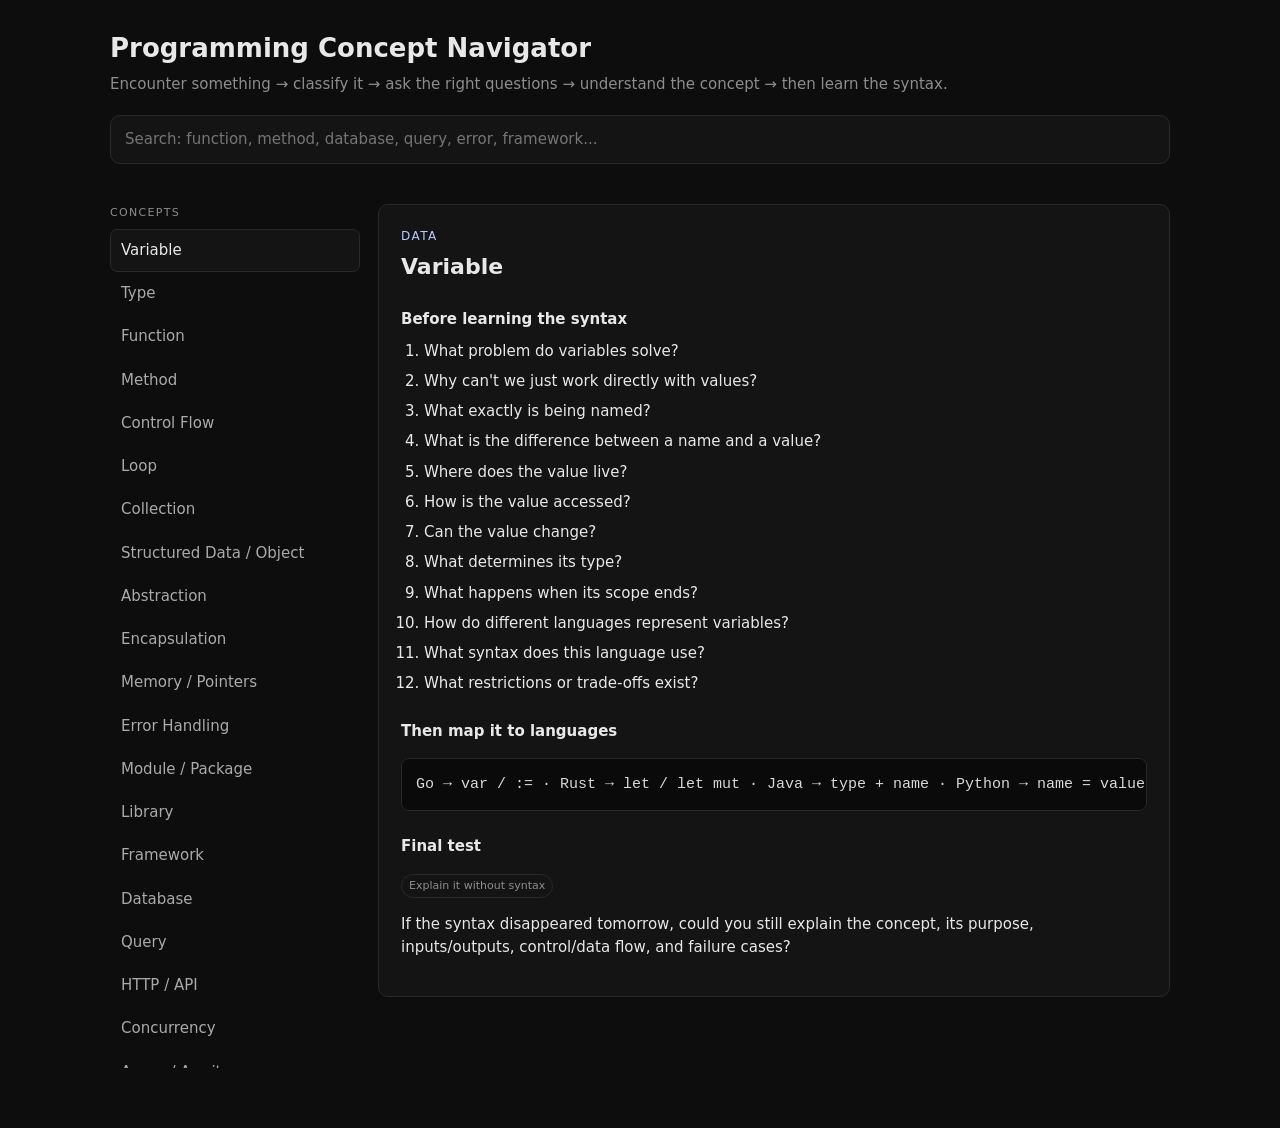
==== topics/programming-fundamentals/programming-fundamentals.html @ 0777bcb2 "curves" ====
<!doctype html>
<html lang="en">
	<head>
		<meta charset="utf-8" />
		<meta name="viewport" content="width=device-width,initial-scale=1" />
		<title>Programming Concept Navigator</title>
		<style>
			:root {
				--bg: #0d0d0d;
				--panel: #141414;
				--panel2: #191919;
				--border: #292929;
				--text: #e8e8e8;
				--muted: #8d8d8d;
				--accent: #b7c9ff;
				--accent2: #8ea8ff;
				--radius: 10px;
			}
			* {
				box-sizing: border-box;
			}
			body {
				margin: 0;
				background: var(--bg);
				color: var(--text);
				font:
					15px/1.55 system-ui,
					-apple-system,
					Segoe UI,
					sans-serif;
			}
			button,
			input {
				font: inherit;
			}
			.app {
				max-width: 1100px;
				margin: auto;
				padding: 28px 20px 60px;
			}
			header {
				margin-bottom: 22px;
			}
			h1 {
				font-size: 26px;
				margin: 0 0 5px;
			}
			.subtitle {
				color: var(--muted);
				margin: 0;
			}
			.search {
				width: 100%;
				background: var(--panel);
				border: 1px solid var(--border);
				color: var(--text);
				padding: 12px 14px;
				border-radius: var(--radius);
				outline: none;
				margin: 18px 0;
			}
			.search:focus {
				border-color: var(--accent2);
			}
			.layout {
				display: grid;
				grid-template-columns: 250px 1fr;
				gap: 18px;
			}
			nav {
				position: sticky;
				top: 18px;
				align-self: start;
				max-height: calc(100vh - 36px);
				overflow: auto;
			}
			.nav-title {
				font-size: 11px;
				color: var(--muted);
				text-transform: uppercase;
				letter-spacing: 0.12em;
				margin: 0 0 8px;
			}
			.nav button {
				width: 100%;
				text-align: left;
				background: none;
				border: 1px solid transparent;
				color: #aaa;
				padding: 9px 10px;
				border-radius: 7px;
				cursor: pointer;
			}
			.nav button:hover,
			.nav button.active {
				background: var(--panel);
				color: var(--text);
				border-color: var(--border);
			}
			main {
				min-width: 0;
			}
			.card {
				background: var(--panel);
				border: 1px solid var(--border);
				border-radius: var(--radius);
				padding: 22px;
			}
			.eyebrow {
				color: var(--accent);
				font-size: 12px;
				text-transform: uppercase;
				letter-spacing: 0.12em;
			}
			h2 {
				font-size: 22px;
				margin: 5px 0 20px;
			}
			h3 {
				font-size: 15px;
				margin: 24px 0 8px;
			}
			ol {
				padding-left: 23px;
				margin-top: 8px;
			}
			li {
				margin: 7px 0;
			}
			code {
				background: #202020;
				padding: 2px 5px;
				border-radius: 4px;
			}
			pre {
				background: #0a0a0a;
				border: 1px solid var(--border);
				padding: 14px;
				overflow: auto;
				border-radius: 8px;
				color: #d8d8d8;
			}
			.flow {
				display: grid;
				gap: 8px;
				margin: 15px 0;
			}
			.step {
				background: var(--panel2);
				border: 1px solid var(--border);
				padding: 12px;
				border-radius: 8px;
			}
			.step strong {
				display: block;
				margin-bottom: 2px;
			}
			.arrow {
				text-align: center;
				color: var(--muted);
			}
			.badge {
				display: inline-block;
				border: 1px solid var(--border);
				color: var(--muted);
				padding: 2px 7px;
				border-radius: 99px;
				font-size: 11px;
			}
			.empty {
				padding: 50px;
				text-align: center;
				color: var(--muted);
				display: none;
			}
			@media (max-width: 760px) {
				.layout {
					grid-template-columns: 1fr;
				}
				.nav {
					position: static;
				}
				.nav button {
					display: inline-block;
					width: auto;
				}
				.card {
					padding: 17px;
				}
			}
		</style>
	</head>
	<body>
		<div class="app">
			<header>
				<h1>Programming Concept Navigator</h1>
				<p class="subtitle">
					Encounter something → classify it → ask the right questions →
					understand the concept → then learn the syntax.
				</p>
				<input
					id="search"
					class="search"
					placeholder="Search: function, method, database, query, error, framework..."
				/>
			</header>

			<div class="layout">
				<nav class="nav" id="nav">
					<div class="nav-title">Concepts</div>
				</nav>

				<main>
					<div id="content"></div>
					<div id="empty" class="empty">No matching concept.</div>
				</main>
			</div>
		</div>

		<script>
			const concepts = [
				[
					"Variable",
					"Data",
					[
						"What problem do variables solve?",
						"Why can't we just work directly with values?",
						"What exactly is being named?",
						"What is the difference between a name and a value?",
						"Where does the value live?",
						"How is the value accessed?",
						"Can the value change?",
						"What determines its type?",
						"What happens when its scope ends?",
						"How do different languages represent variables?",
						"What syntax does this language use?",
						"What restrictions or trade-offs exist?",
					],
				],
				[
					"Type",
					"Data",
					[
						"What problem do types solve?",
						"Why does the program need to know the kind of a value?",
						"What does a type actually describe?",
						"What values can this type represent?",
						"What operations are allowed?",
						"What operations are invalid?",
						"When is the type checked?",
						"Can the type change during execution?",
						"Who defines the type?",
						"How do different languages implement types?",
						"What syntax represents the type?",
						"What are the trade-offs of this type system?",
					],
				],
				[
					"Function",
					"Behavior",
					[
						"What problem do functions solve?",
						"Why separate behavior into functions?",
						"What is a function conceptually?",
						"What are its inputs?",
						"What processing does it perform?",
						"What does it return?",
						"Who calls it?",
						"What happens when it is called?",
						"What happens when it finishes?",
						"What happens if it fails?",
						"How do different languages define functions?",
						"What syntax does this language use?",
						"What are the limitations or trade-offs?",
					],
				],
				[
					"Method",
					"Behavior",
					[
						"What problem does a method solve?",
						"How is a method different from a function?",
						"What object or type is the method associated with?",
						"What is the receiver or owner?",
						"What data can the method access?",
						"Who can call it?",
						"How does the call reach the method?",
						"Does it modify the object's state?",
						"What does it return?",
						"How do different languages implement methods?",
						"What syntax does this language use?",
						"What design trade-offs exist?",
					],
				],
				[
					"Control Flow",
					"Control",
					[
						"What problem does control flow solve?",
						"Why can't a program simply execute everything sequentially?",
						"What determines the next statement?",
						"What decisions can the program make?",
						"What can repeat?",
						"What can terminate early?",
						"Where can execution branch?",
						"Where does execution rejoin?",
						"What happens in every possible branch?",
						"What happens if a condition is unexpected?",
						"How do languages represent branching and repetition?",
						"What syntax does this language use?",
						"What are the readability and complexity trade-offs?",
					],
				],
				[
					"Loop",
					"Control",
					[
						"What problem does repetition solve?",
						"Why is repeating code manually a problem?",
						"What determines whether another iteration happens?",
						"What is the initial state?",
						"What changes after each iteration?",
						"What is the termination condition?",
						"Can it execute zero times?",
						"Can it execute forever?",
						"What happens to state between iterations?",
						"How does the program exit the loop?",
						"How do languages implement loops?",
						"What syntax does this language use?",
						"What are the performance and readability trade-offs?",
					],
				],
				[
					"Collection",
					"Data",
					[
						"What problem does a collection solve?",
						"Why store multiple values together?",
						"Is the data ordered?",
						"How is an element identified?",
						"How is an element accessed?",
						"Can elements be added or removed?",
						"Can duplicate values exist?",
						"How is the collection traversed?",
						"What happens when accessing missing data?",
						"What are the memory and performance characteristics?",
						"What collection types does the language provide?",
						"What syntax does this language use?",
						"When should each collection type be used?",
					],
				],
				[
					"Structured Data / Object",
					"Data",
					[
						"What problem does structured data solve?",
						"Why group multiple values together?",
						"What does one instance represent?",
						"What fields or properties does it contain?",
						"What types do those fields have?",
						"Who creates an instance?",
						"Who can access or modify its fields?",
						"How does it behave?",
						"Can it contain methods?",
						"What happens when data is missing or invalid?",
						"How do languages model structured data?",
						"What syntax does this language use?",
						"What are the design trade-offs?",
					],
				],
				[
					"Abstraction",
					"Design",
					[
						"What complexity are we trying to hide?",
						"Why should that complexity be hidden?",
						"What does the caller actually need to know?",
						"What implementation details can remain hidden?",
						"What interface or boundary is exposed?",
						"What behavior does the abstraction promise?",
						"Who defines the abstraction?",
						"Who consumes it?",
						"What happens when the implementation changes?",
						"How do languages implement abstraction?",
						"What mechanisms does this language use?",
						"What are the costs of abstraction?",
					],
				],
				[
					"Encapsulation",
					"Design",
					[
						"What state needs protection?",
						"Why shouldn't everything be directly accessible?",
						"Who should be allowed to access the state?",
						"Who should be allowed to modify it?",
						"What operations are exposed?",
						"What implementation details are hidden?",
						"Where is the access boundary?",
						"What happens when invalid state is attempted?",
						"How do languages control visibility?",
						"What syntax does this language use?",
						"What are the trade-offs?",
					],
				],
				[
					"Memory / Pointers",
					"Memory",
					[
						"Why does a program need memory?",
						"What is a value?",
						"Where is the value stored?",
						"What is an address?",
						"What is a reference to a value?",
						"Who allocates the memory?",
						"Who owns it?",
						"How long does it live?",
						"Who releases it?",
						"What happens if memory is accessed incorrectly?",
						"How do different languages manage memory?",
						"What syntax represents memory or reference concepts?",
						"What are the safety and performance trade-offs?",
					],
				],
				[
					"Error Handling",
					"Reliability",
					[
						"What problem does failure create?",
						"Why can this operation fail?",
						"What exactly counts as an error?",
						"How is failure represented?",
						"Who detects the failure?",
						"How does the failure travel?",
						"Who decides what to do?",
						"Can the operation recover?",
						"Can it be retried?",
						"What happens if nobody handles it?",
						"How do different languages implement failure?",
						"What syntax does this language use?",
						"What are the trade-offs?",
					],
				],
				[
					"Module / Package",
					"Organization",
					[
						"What problem does this solve?",
						"Why can't all code live in one file?",
						"What code belongs together?",
						"What does this module own?",
						"What does it expose?",
						"What does it hide?",
						"Who can import or use it?",
						"How are dependencies connected?",
						"What happens if modules depend on each other?",
						"How does the language resolve or import them?",
						"What syntax does this language use?",
						"What architectural trade-offs exist?",
					],
				],
				[
					"Library",
					"Ecosystem",
					[
						"What problem does this library solve?",
						"Why use it instead of writing the functionality myself?",
						"What functionality does it provide?",
						"What does it expose?",
						"What does it hide internally?",
						"How do I install it?",
						"How do I import or use it?",
						"What dependencies does it have?",
						"Who maintains it?",
						"What happens if the library changes or breaks?",
						"How does the language ecosystem manage libraries?",
						"What is the usage syntax?",
						"What are the dependency, security, and maintenance trade-offs?",
					],
				],
				[
					"Framework",
					"Ecosystem",
					[
						"What problem does this framework solve?",
						"Why isn't a library enough?",
						"What does the framework control?",
						"What does my application control?",
						"Who calls whom?",
						"What lifecycle does it provide?",
						"What conventions does it impose?",
						"How do I extend or customize it?",
						"What happens when I need something outside its conventions?",
						"What does the framework provide versus what I build?",
						"How does this language implement framework behavior?",
						"What syntax or configuration does it require?",
						"What are the lock-in and complexity trade-offs?",
					],
				],
				[
					"Database",
					"Persistence",
					[
						"What problem does a database solve?",
						"Why isn't normal program memory enough?",
						"Why isn't a file enough?",
						"What data needs to persist?",
						"How is the data organized?",
						"How is data identified?",
						"How is data retrieved?",
						"How is data changed?",
						"How is consistency maintained?",
						"What happens when multiple users access it?",
						"What happens when something fails halfway?",
						"How does this database model data?",
						"How do different databases approach the same problem?",
						"What are the performance, consistency, and scaling trade-offs?",
					],
				],
				[
					"Query",
					"Persistence",
					[
						"What information am I asking for?",
						"From where?",
						"What data should be included?",
						"What data should be excluded?",
						"How should results be filtered?",
						"How should results be ordered?",
						"How should multiple data sources be combined?",
						"How should the result be grouped?",
						"What does the database actually execute?",
						"What indexes can help?",
						"What happens if the query is expensive?",
						"How does another database express the same request?",
						"What syntax does this database use?",
						"What are the correctness and performance trade-offs?",
					],
				],
				[
					"HTTP / API",
					"Communication",
					[
						"What problem does communication between programs create?",
						"Who is the client?",
						"Who is the server?",
						"What resource or action is being requested?",
						"What does the request contain?",
						"How does the server process it?",
						"What does the server return?",
						"How is success represented?",
						"How is failure represented?",
						"What happens if the network fails?",
						"How is authentication handled?",
						"How do different languages and frameworks implement HTTP?",
						"What syntax or API does this framework provide?",
						"What are the security and performance trade-offs?",
					],
				],
				[
					"Concurrency",
					"Execution",
					[
						"What problem does concurrency solve?",
						"What is the difference between concurrency and parallelism?",
						"Which tasks can make progress independently?",
						"What data do they share?",
						"What happens when they access shared data?",
						"How do they communicate?",
						"How are they synchronized?",
						"What can race?",
						"What can deadlock?",
						"How does cancellation work?",
						"How do different languages implement concurrency?",
						"What syntax or primitives does this language use?",
						"What are the performance and complexity trade-offs?",
					],
				],
				[
					"Async / Await",
					"Execution",
					[
						"What problem does asynchronous programming solve?",
						"Which operations are slow or waiting-bound?",
						"What happens while the program waits?",
						"How is completion represented?",
						"How does execution resume?",
						"What does an async function return?",
						"What happens when the async operation fails?",
						"Can operations run concurrently?",
						"How is cancellation handled?",
						"How do different languages implement asynchronous execution?",
						"What runtime mechanism is underneath?",
						"What syntax does this language use?",
						"What are the trade-offs?",
					],
				],
				[
					"Generics",
					"Types",
					[
						"What problem do generics solve?",
						"What part of the code stays the same?",
						"What part changes by type?",
						"Why not duplicate the code for every type?",
						"What type constraints are possible?",
						"When is type correctness checked?",
						"How is generic code instantiated or represented?",
						"What happens with invalid type arguments?",
						"How do different languages implement generics?",
						"What syntax does this language use?",
						"How does it affect runtime performance?",
						"What are the readability and complexity trade-offs?",
					],
				],
				[
					"Interface / Trait",
					"Design",
					[
						"What problem does an interface or trait solve?",
						"What behavior is being described?",
						"What must an implementation provide?",
						"Who defines the contract?",
						"Who consumes the contract?",
						"Does the caller care about the concrete type?",
						"How is compatibility determined?",
						"Can behavior have a default implementation?",
						"What happens when a required behavior is missing?",
						"How do different languages implement this idea?",
						"What syntax does this language use?",
						"What are the flexibility and complexity trade-offs?",
					],
				],
			];

			const codeQuestions = [
				"What is this block trying to accomplish?",
				"What enters this block?",
				"What leaves this block?",
				"What state or data does it read?",
				"What state or data does it change?",
				"What are the steps executed?",
				"In what order do they execute?",
				"Where can execution branch?",
				"What are all possible outcomes?",
				"What happens in the success/normal case?",
				"What happens in the failure/abnormal case?",
				"Who handles the failure?",
				"What assumptions does this code make?",
				"What dependencies does it use?",
				"What happens outside this block?",
				"Why was this implementation chosen?",
				"How would another language express the same logic?",
				"What part is language syntax?",
				"What part is the actual programming concept?",
				"Can I explain it without looking at the code?",
			];

			const langMap = {
				Variable:
					"Go → var / := · Rust → let / let mut · Java → type + name · Python → name = value · JS/TS → let / const",
				Function:
					"Go → func · Rust → fn · Java → method · Python → def · JS/TS → function / arrow function",
				Method:
					"Go → receiver methods · Rust → impl · Java → methods · Python → class methods · JS/TS → object/class methods",
				"Error Handling":
					"Go → error values · Rust → Result<T,E> · Java → exceptions · Python → exceptions · JS/TS → throw / try-catch · C → return codes / errno",
				"Module / Package":
					"Go → packages · Rust → modules/crates · Java → packages/modules · Python → modules/packages · JS/TS → import/export",
				Library:
					"Package managers and module systems connect reusable code to an application.",
				Framework:
					"Frameworks typically own more of the application lifecycle than libraries do.",
				Database:
					"PostgreSQL/MySQL → relational · MongoDB → document · Redis → in-memory data store",
				Query:
					"SQL → SELECT/INSERT/UPDATE/DELETE · MongoDB → document operations · Redis → commands",
				"HTTP / API":
					"HTTP request/response · REST · RPC · framework-specific routing/handlers",
				Generics:
					"Go → type parameters · Rust → generics + trait bounds · Java → generics · C++ → templates · TypeScript → generics",
				"Interface / Trait":
					"Go → interface · Rust → trait · Java → interface · Python → Protocol/ABC · TypeScript → interface",
			};

			function renderNav(filter = "") {
				const nav = document.getElementById("nav");
				nav.innerHTML = '<div class="nav-title">Concepts</div>';
				concepts
					.filter(
						(c) =>
							c[0].toLowerCase().includes(filter.toLowerCase()) ||
							c[1].toLowerCase().includes(filter.toLowerCase()),
					)
					.forEach((c, i) => {
						const b = document.createElement("button");
						b.textContent = c[0];
						b.dataset.i = i;
						b.onclick = () => showConcept(i);
						nav.appendChild(b);
					});
				const cb = document.createElement("button");
				cb.textContent = "Code Block →";
				cb.dataset.code = "1";
				cb.onclick = showCode;
				nav.appendChild(cb);
			}
			function showConcept(i) {
				const [name, cat, qs] = concepts[i];
				document.getElementById("empty").style.display = "none";
				const content = document.getElementById("content");
				content.innerHTML = `
    <section class="card">
      <div class="eyebrow">${cat}</div>
      <h2>${name}</h2>
      <h3>Before learning the syntax</h3>
      <ol>${qs.map((q) => `<li>${q}</li>`).join("")}</ol>
      ${langMap[name] ? `<h3>Then map it to languages</h3><pre>${langMap[name]}</pre>` : ""}
      <h3>Final test</h3>
      <p><span class="badge">Explain it without syntax</span></p>
      <p>If the syntax disappeared tomorrow, could you still explain the concept, its purpose, inputs/outputs, control/data flow, and failure cases?</p>
    </section>`;
				setActive(i, false);
			}
			function showCode() {
				document.getElementById("empty").style.display = "none";
				document.getElementById("content").innerHTML = `
  <section class="card">
    <div class="eyebrow">Implementation</div>
    <h2>Code Block</h2>
    <p>Use this after you have identified what the code is about. Do not start by explaining every symbol.</p>
    <ol>${codeQuestions.map((q) => `<li>${q}</li>`).join("")}</ol>
    <h3>Separate these three layers</h3>
    <div class="flow">
      <div class="step"><strong>Syntax</strong> What does the language notation mean?</div>
      <div class="arrow">↓</div>
      <div class="step"><strong>Concept</strong> What general programming idea is being implemented?</div>
      <div class="arrow">↓</div>
      <div class="step"><strong>Behavior</strong> What actually happens at runtime?</div>
    </div>
    <h3>Final test</h3>
    <p>Explain the block in plain language, trace one concrete input through it, then recreate the logic without looking at the original.</p>
  </section>`;
				setActive(-1, true);
			}
			function setActive(i, isCode) {
				document.querySelectorAll(".nav button").forEach((b, n) => {
					b.classList.toggle(
						"active",
						isCode ? b.dataset.code === "1" : Number(b.dataset.i) === i,
					);
				});
			}
			document
				.getElementById("search")
				.addEventListener("input", (e) => renderNav(e.target.value));
			renderNav();
			showConcept(0);
		</script>
	</body>
</html>
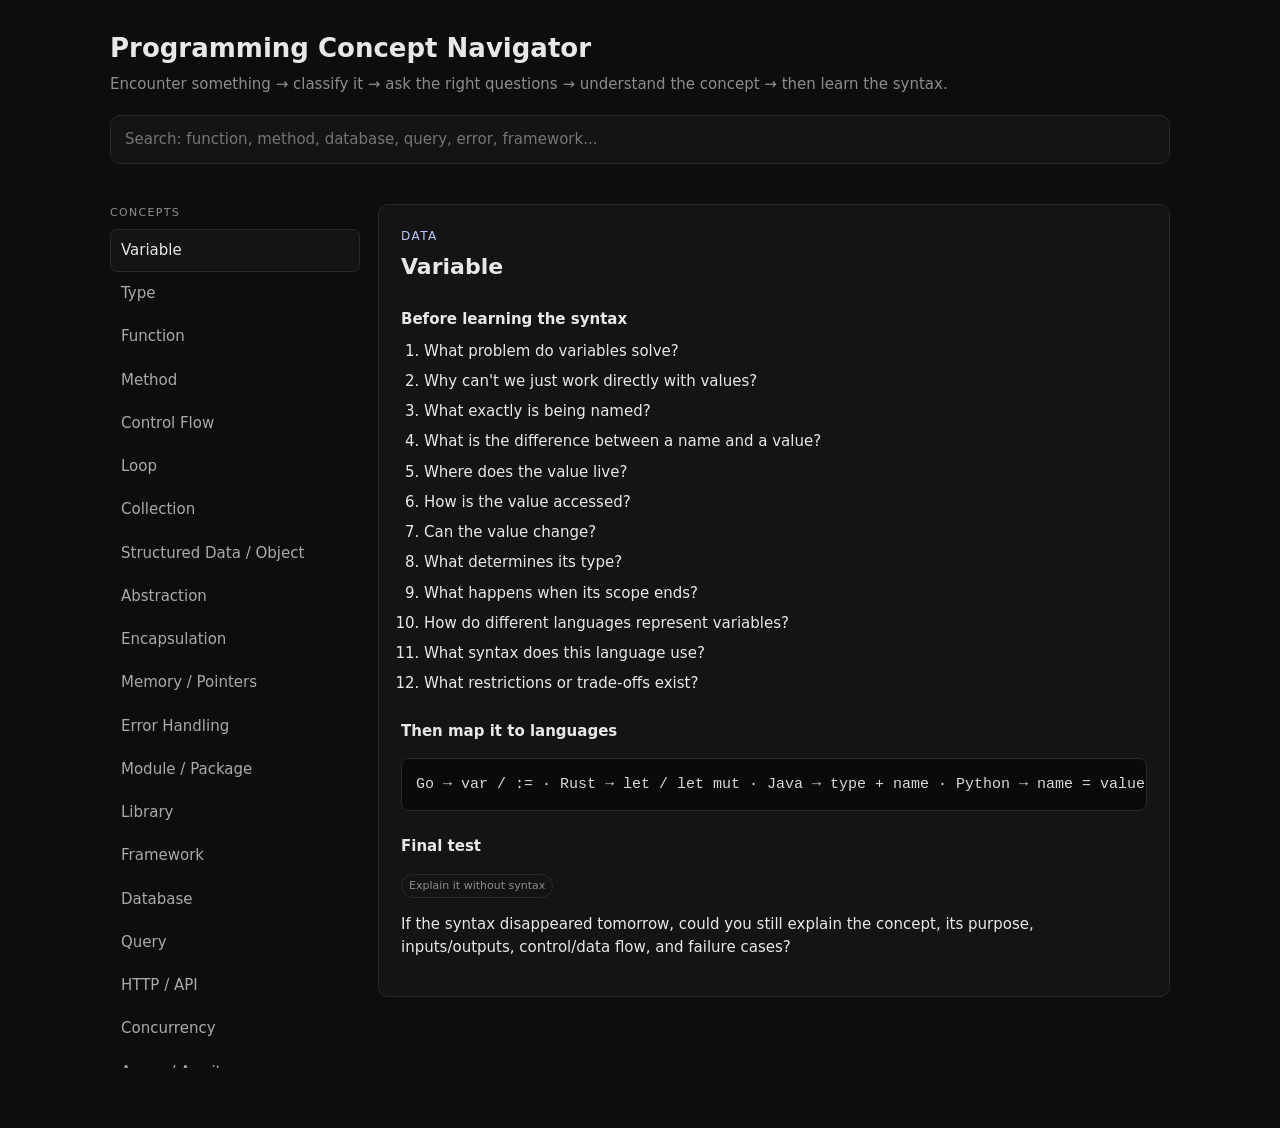
==== commit 073a267d: "Add programming fundamentals topic and styles" ====
--- a/topics/programming-fundamentals/programming-fundamentals.html
+++ b/topics/programming-fundamentals/programming-fundamentals.html
@@ -18,6 +18,27 @@
 			}
 			* {
 				box-sizing: border-box;
+			}
+			html {
+				scrollbar-width: thin;
+				scrollbar-color: #333 transparent;
+			}
+
+			::-webkit-scrollbar {
+				width: 6px;
+			}
+
+			::-webkit-scrollbar-track {
+				background: transparent;
+			}
+
+			::-webkit-scrollbar-thumb {
+				background: #333;
+				border-radius: 0;
+			}
+
+			::-webkit-scrollbar-thumb:hover {
+				background: #444;
 			}
 			body {
 				margin: 0;
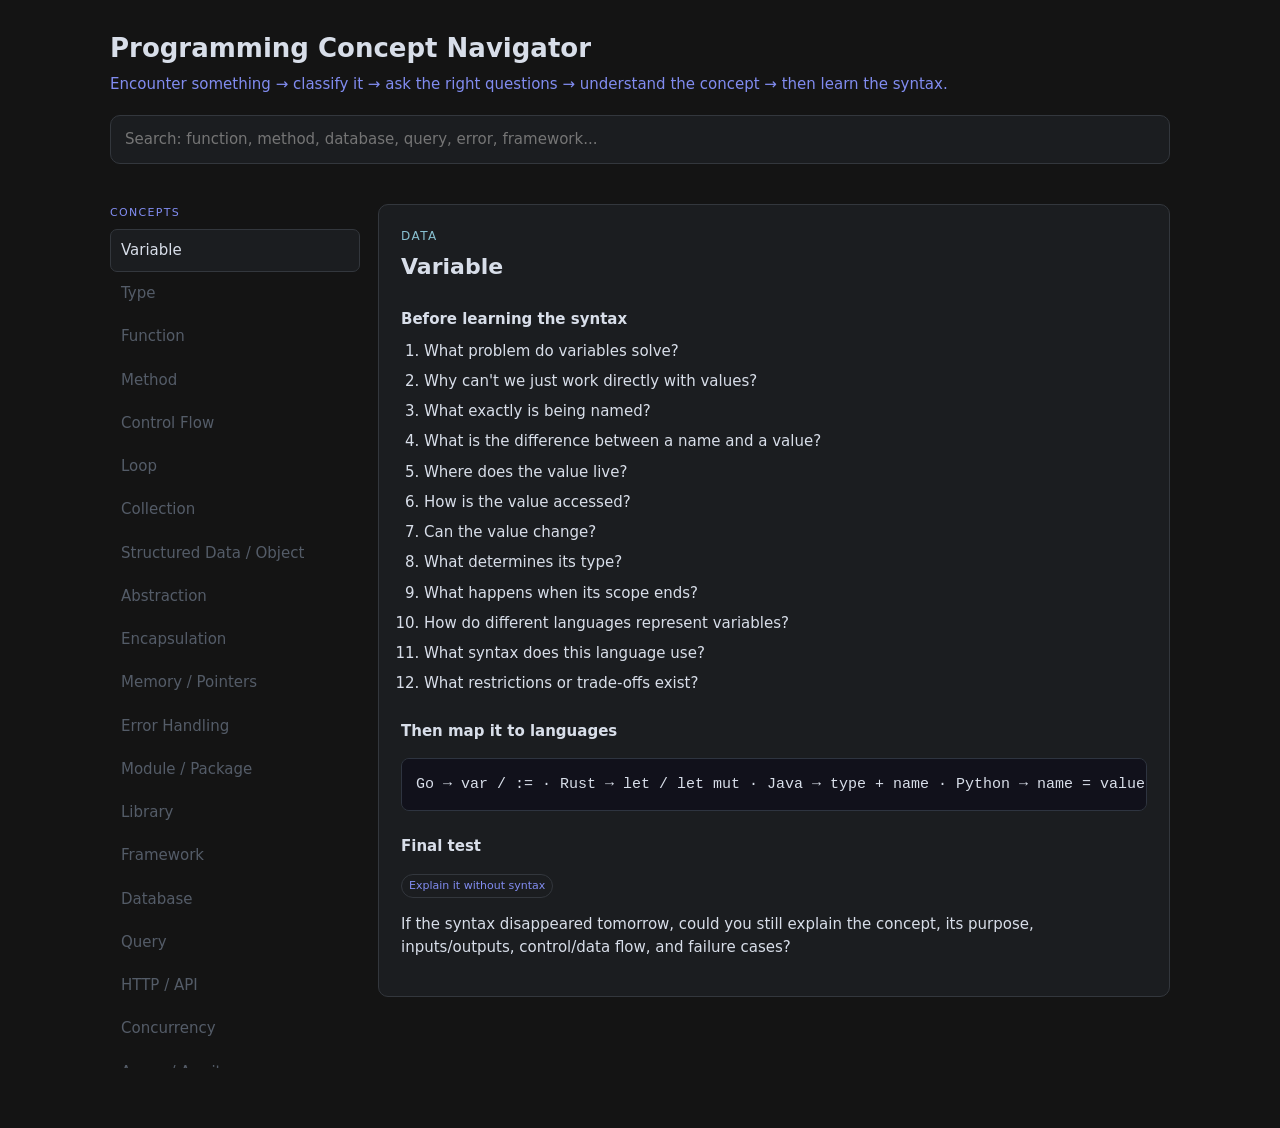
==== commit 87da1513: "Add 3-theme token system: nord, misty, onedark — single data-theme attribute controls all colors acr" ====
--- a/topics/programming-fundamentals/programming-fundamentals.html
+++ b/topics/programming-fundamentals/programming-fundamentals.html
@@ -6,22 +6,65 @@
 		<title>Programming Concept Navigator</title>
 		<style>
 			:root {
-				--bg: #0d0d0d;
-				--panel: #141414;
-				--panel2: #191919;
-				--border: #292929;
-				--text: #e8e8e8;
-				--muted: #8d8d8d;
-				--accent: #b7c9ff;
-				--accent2: #8ea8ff;
 				--radius: 10px;
+			}
+			[data-theme="nord"] {
+				--bg: #141414;
+				--panel: #1b1d20;
+				--panel2: #212428;
+				--border: #33373d;
+				--border-soft: #2a2d32;
+				--text: #d8dee9;
+				--muted: #818cf0;
+				--faint: #545c68;
+				--accent: #88c0d0;
+				--accent2: #5e81ac;
+				--accent-soft: #2e4854;
+				--hover-bg: #252830;
+				--code-bg: #11111b;
+				--code-border: #2e3440;
+				--code-text: #d8dee9;
+			}
+			[data-theme="misty"] {
+				--bg: #eef2f7;
+				--panel: #ffffff;
+				--panel2: #f7f9fc;
+				--border: #d3dce8;
+				--border-soft: #e3e9f2;
+				--text: #1f2a37;
+				--muted: #4a6fa5;
+				--faint: #7a8aa0;
+				--accent: #3b6cb7;
+				--accent2: #6a8fc9;
+				--accent-soft: #dce6f5;
+				--hover-bg: #f0f4fa;
+				--code-bg: #e9eef5;
+				--code-border: #cdd8e8;
+				--code-text: #1f2a37;
+			}
+			[data-theme="onedark"] {
+				--bg: #1e1e2e;
+				--panel: #252536;
+				--panel2: #2a2a3d;
+				--border: #363650;
+				--border-soft: #2e2e44;
+				--text: #cdd6f4;
+				--muted: #a6adc8;
+				--faint: #6c7086;
+				--accent: #89b4fa;
+				--accent2: #b4befe;
+				--accent-soft: #313244;
+				--hover-bg: #2a2a3d;
+				--code-bg: #181825;
+				--code-border: #313244;
+				--code-text: #cdd6f4;
 			}
 			* {
 				box-sizing: border-box;
 			}
 			html {
 				scrollbar-width: thin;
-				scrollbar-color: #333 transparent;
+				scrollbar-color: var(--border) transparent;
 			}
 
 			::-webkit-scrollbar {
@@ -33,12 +76,12 @@
 			}
 
 			::-webkit-scrollbar-thumb {
-				background: #333;
+				background: var(--border);
 				border-radius: 0;
 			}
 
 			::-webkit-scrollbar-thumb:hover {
-				background: #444;
+				background: var(--faint);
 			}
 			body {
 				margin: 0;
@@ -107,7 +150,7 @@
 				text-align: left;
 				background: none;
 				border: 1px solid transparent;
-				color: #aaa;
+				color: var(--faint);
 				padding: 9px 10px;
 				border-radius: 7px;
 				cursor: pointer;
@@ -149,17 +192,17 @@
 				margin: 7px 0;
 			}
 			code {
-				background: #202020;
+				background: var(--code-bg);
 				padding: 2px 5px;
 				border-radius: 4px;
 			}
 			pre {
-				background: #0a0a0a;
-				border: 1px solid var(--border);
+				background: var(--code-bg);
+				border: 1px solid var(--code-border);
 				padding: 14px;
 				overflow: auto;
 				border-radius: 8px;
-				color: #d8d8d8;
+				color: var(--code-text);
 			}
 			.flow {
 				display: grid;
@@ -210,9 +253,11 @@
 				}
 			}
 		</style>
+		<link rel="stylesheet" href="../../themes.css" />
 	</head>
 	<body>
-		<div class="app">
+		<div id="theme-switcher"></div>
+	<div class="app">
 			<header>
 				<h1>Programming Concept Navigator</h1>
 				<p class="subtitle">
@@ -238,7 +283,8 @@
 			</div>
 		</div>
 
-		<script>
+			<script src="../../theme.js"></script>
+	<script>
 			const concepts = [
 				[
 					"Variable",
@@ -777,6 +823,7 @@
 				.addEventListener("input", (e) => renderNav(e.target.value));
 			renderNav();
 			showConcept(0);
-		</script>
+			initTheme();
+			</script>
 	</body>
 </html>
--- a/themes.css
+++ b/themes.css
@@ -0,0 +1,93 @@
+/* ============================================================
+   Theme tokens — set on <html data-theme="...">
+   Themes: nord | misty | onedark
+   ============================================================ */
+
+/* ---------- Shared primitives (same across all themes) ---------- */
+:root,
+[data-theme] {
+  --radius-sm: 6px;
+  --radius-md: 10px;
+  --radius-lg: 12px;
+  --font-sans: system-ui, -apple-system, "Segoe UI", Roboto, sans-serif;
+}
+
+/* ============================================================
+   nord
+   ============================================================ */
+[data-theme="nord"] {
+  /* background surface hierarchy */
+  --bg:          #141414;   /* page background        */
+  --panel:       #1b1d20;   /* cards / input surfaces */
+  --panel-2:     #212428;   /* nested panels          */
+  --border:      #33373d;   /* borders / dividers     */
+  --border-soft: #2a2d32;
+
+  /* text */
+  --text:        #d8dee9;
+  --muted:       #818cf0;   /* muted label / eyebrow  */
+  --faint:       #545c68;
+
+  /* accent */
+  --accent:      #88c0d0;   /* primary accent         */
+  --accent-2:    #5e81ac;   /* secondary / focus      */
+  --accent-soft: #2e4854;
+
+  /* surface tint for hover */
+  --hover-bg:    #252830;
+
+  /* code blocks */
+  --code-bg:     #11111b;
+  --code-border: #2e3440;
+  --code-text:   #d8dee9;
+}
+
+/* ============================================================
+   misty
+   ============================================================ */
+[data-theme="misty"] {
+  --bg:          #eef2f7;
+  --panel:       #ffffff;
+  --panel-2:     #f7f9fc;
+  --border:      #d3dce8;
+  --border-soft: #e3e9f2;
+
+  --text:        #1f2a37;
+  --muted:       #4a6fa5;
+  --faint:       #7a8aa0;
+
+  --accent:      #3b6cb7;
+  --accent-2:    #6a8fc9;
+  --accent-soft: #dce6f5;
+
+  --hover-bg:    #f0f4fa;
+
+  --code-bg:     #e9eef5;
+  --code-border: #cdd8e8;
+  --code-text:   #1f2a37;
+}
+
+/* ============================================================
+   onedark
+   ============================================================ */
+[data-theme="onedark"] {
+  --bg:          #1e1e2e;
+  --panel:       #252536;
+  --panel-2:     #2a2a3d;
+  --border:      #363650;
+  --border-soft: #2e2e44;
+
+  --text:        #cdd6f4;
+  --muted:       #a6adc8;
+  --faint:       #6c7086;
+
+  --accent:      #89b4fa;
+  --accent-2:    #b4befe;
+  --accent-soft: #313244;
+
+  --hover-bg:    #2a2a3d;
+
+  --code-bg:     #181825;
+  --code-border: #313244;
+  --code-text:   #cdd6f4;
+}
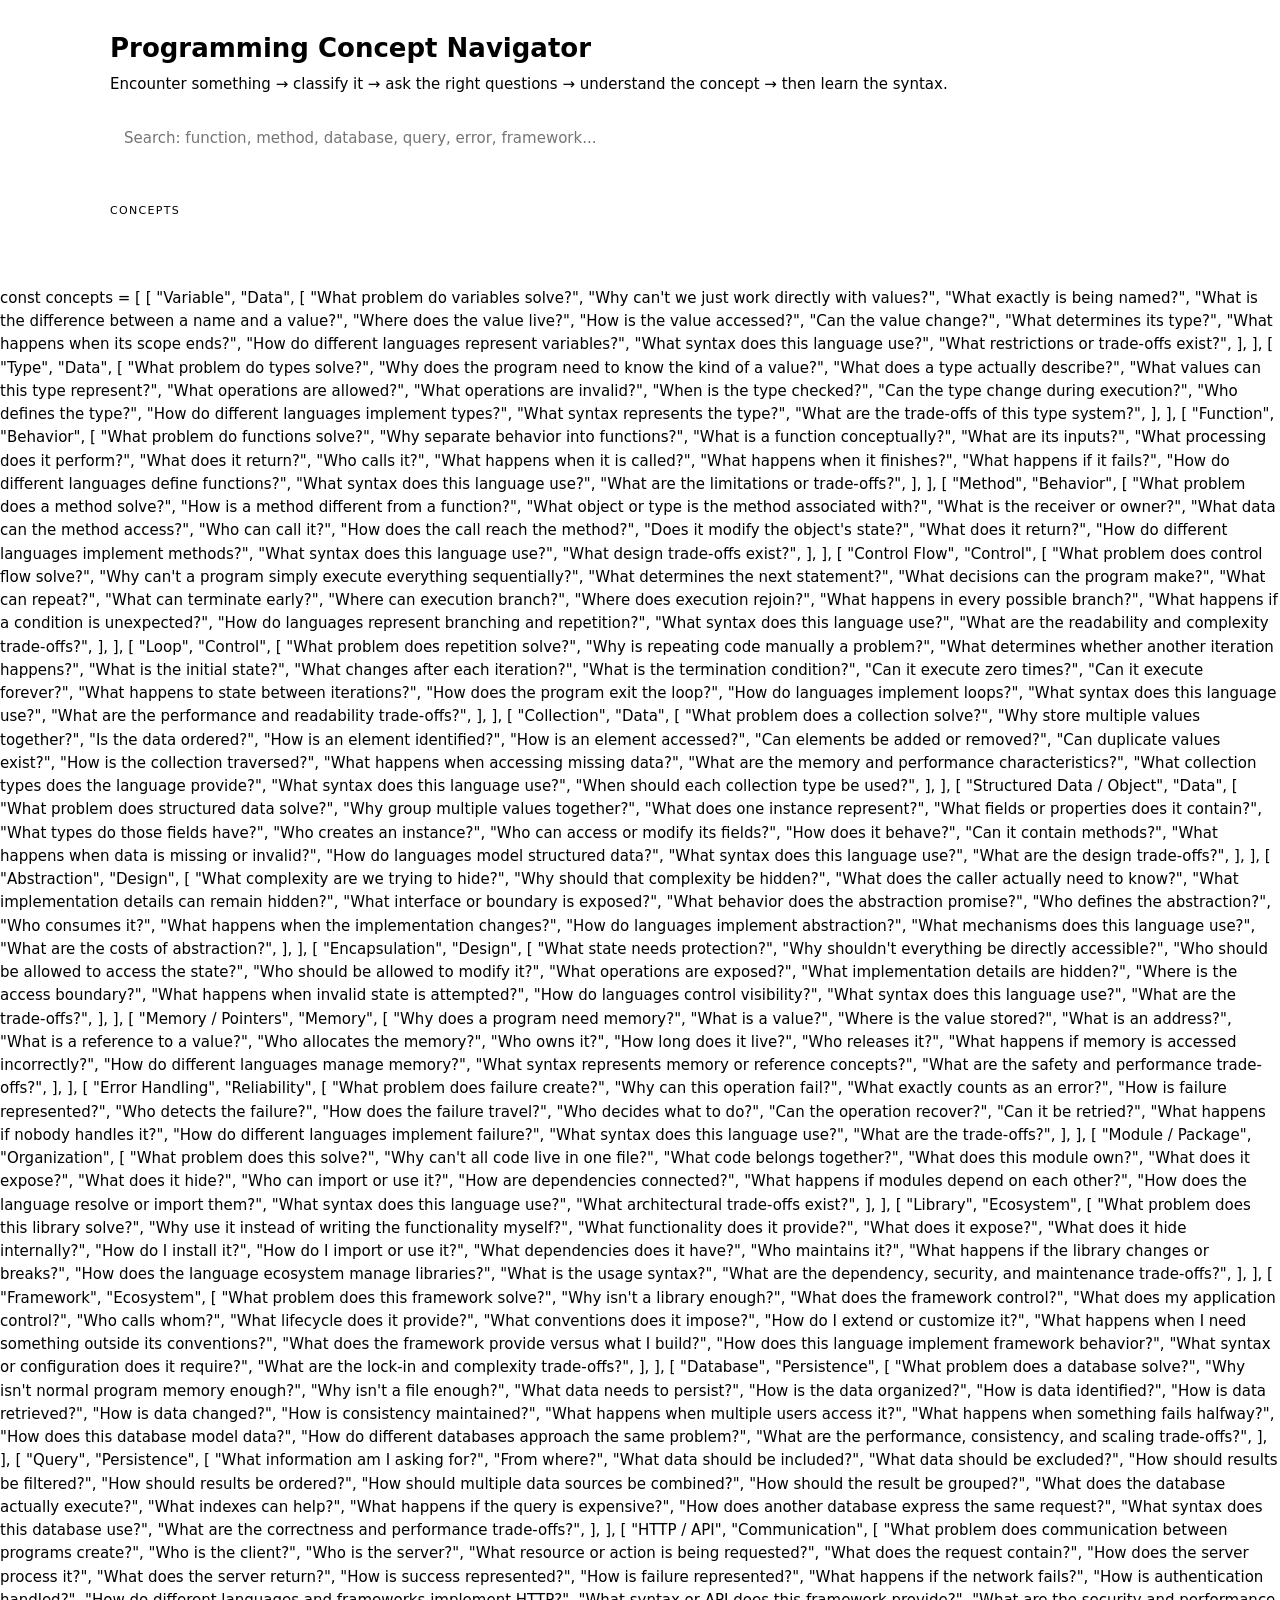
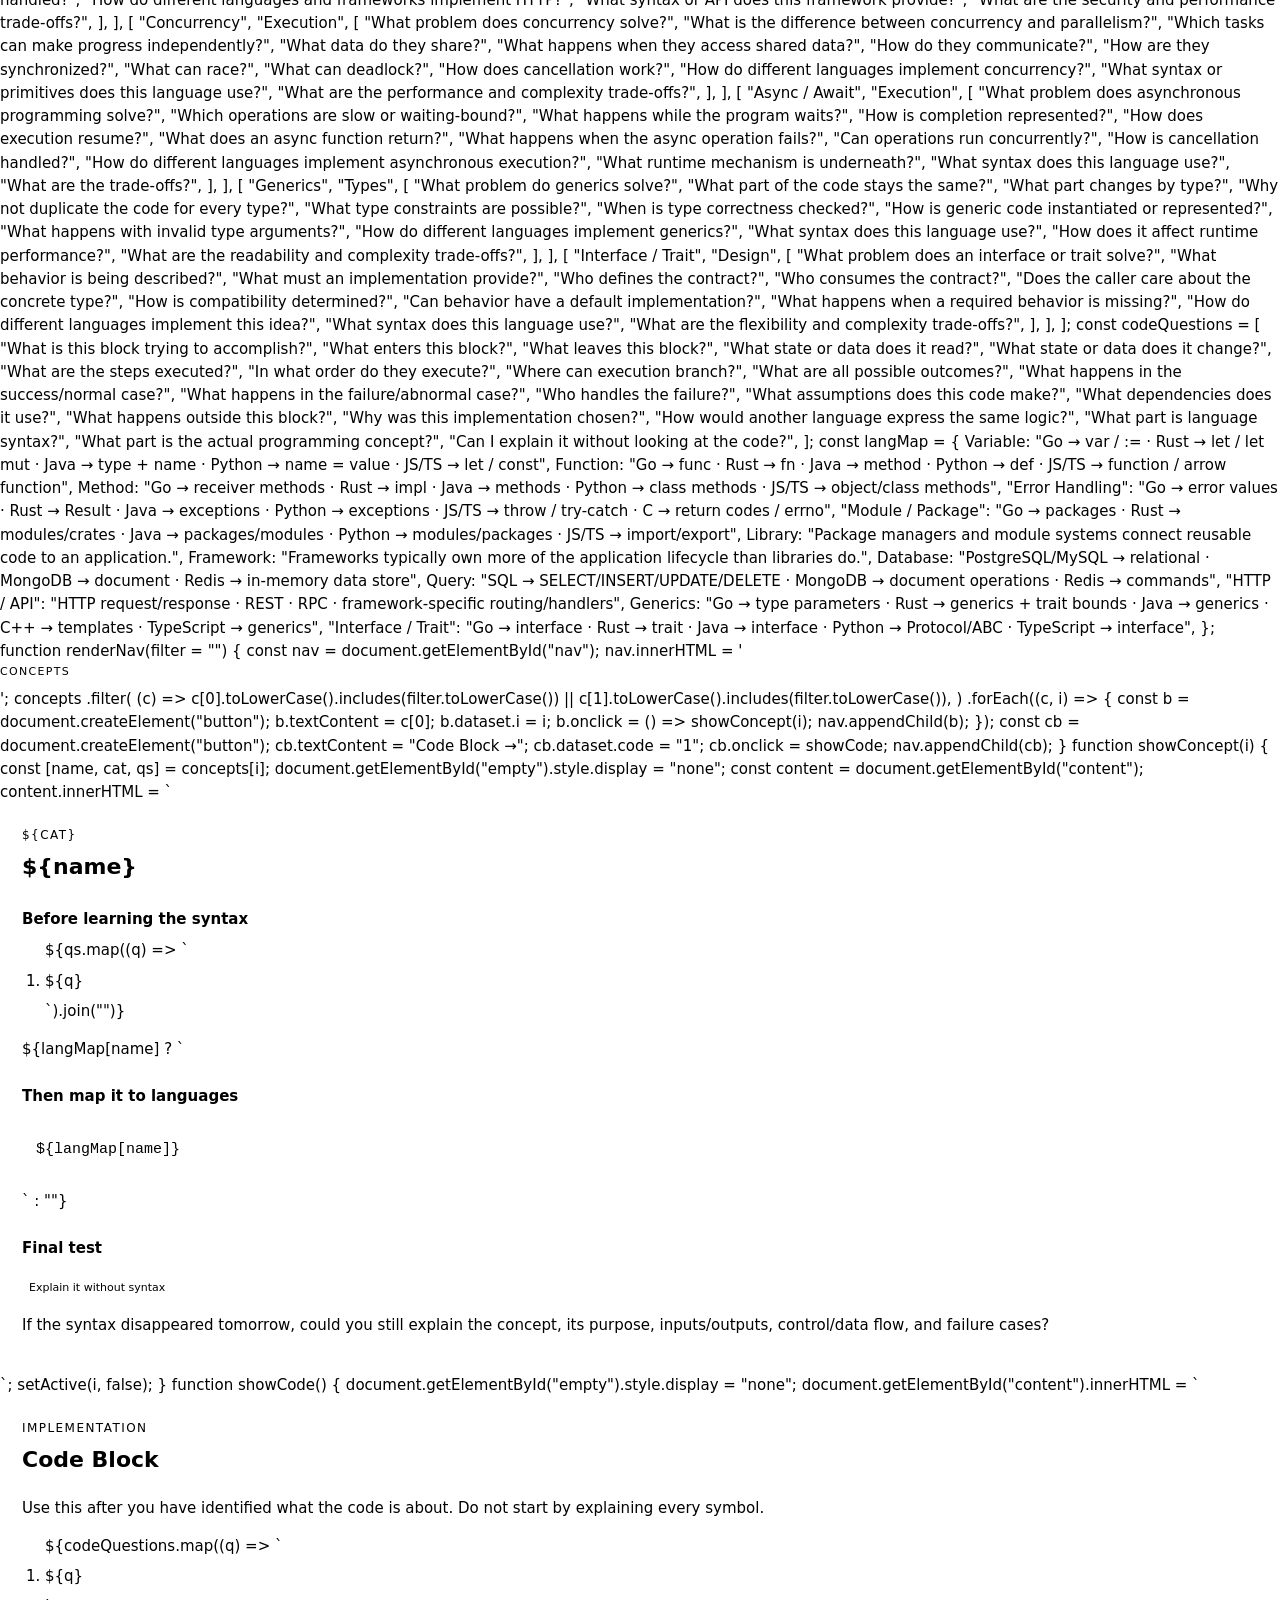
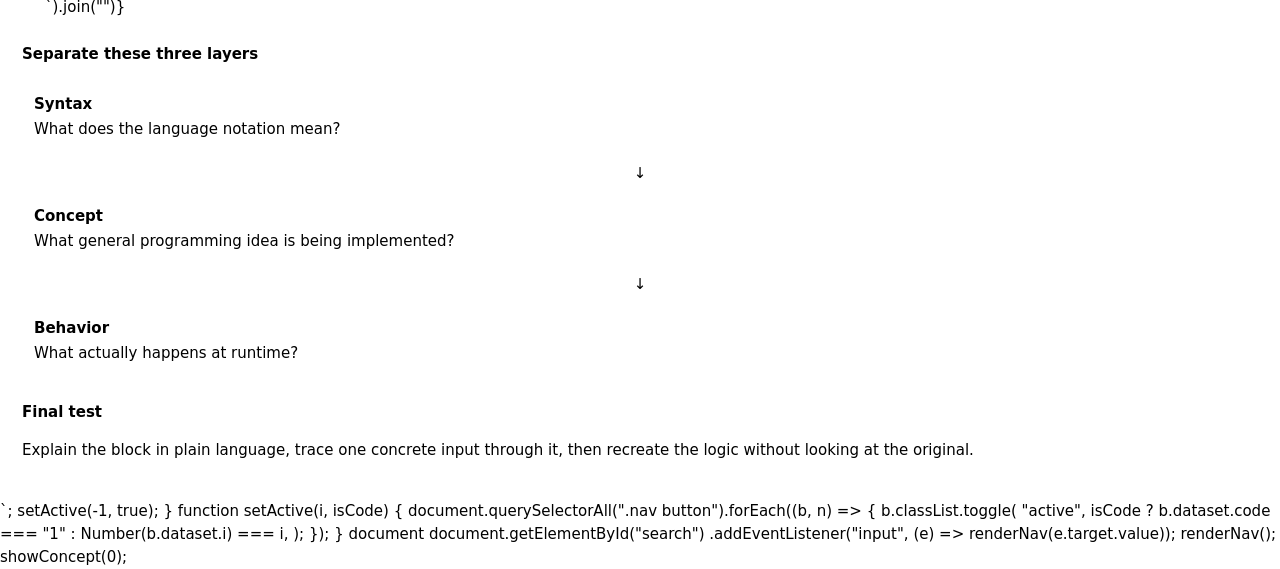
==== commit ed1fd4ca: "Remove dead code, duplicates, zombie theme wiring - Fix sw.js: path-agnostic duplicate detection so " ====
--- a/topics/programming-fundamentals/programming-fundamentals.html
+++ b/topics/programming-fundamentals/programming-fundamentals.html
@@ -5,63 +5,8 @@
 		<meta name="viewport" content="width=device-width,initial-scale=1" />
 		<title>Programming Concept Navigator</title>
 		<style>
-			:root {
-				--radius: 10px;
-			}
-			[data-theme="nord"] {
-				--bg: #141414;
-				--panel: #1b1d20;
-				--panel2: #212428;
-				--border: #33373d;
-				--border-soft: #2a2d32;
-				--text: #d8dee9;
-				--muted: #818cf0;
-				--faint: #545c68;
-				--accent: #88c0d0;
-				--accent2: #5e81ac;
-				--accent-soft: #2e4854;
-				--hover-bg: #252830;
-				--code-bg: #11111b;
-				--code-border: #2e3440;
-				--code-text: #d8dee9;
-			}
-			[data-theme="misty"] {
-				--bg: #eef2f7;
-				--panel: #ffffff;
-				--panel2: #f7f9fc;
-				--border: #d3dce8;
-				--border-soft: #e3e9f2;
-				--text: #1f2a37;
-				--muted: #4a6fa5;
-				--faint: #7a8aa0;
-				--accent: #3b6cb7;
-				--accent2: #6a8fc9;
-				--accent-soft: #dce6f5;
-				--hover-bg: #f0f4fa;
-				--code-bg: #e9eef5;
-				--code-border: #cdd8e8;
-				--code-text: #1f2a37;
-			}
-			[data-theme="onedark"] {
-				--bg: #1e1e2e;
-				--panel: #252536;
-				--panel2: #2a2a3d;
-				--border: #363650;
-				--border-soft: #2e2e44;
-				--text: #cdd6f4;
-				--muted: #a6adc8;
-				--faint: #6c7086;
-				--accent: #89b4fa;
-				--accent2: #b4befe;
-				--accent-soft: #313244;
-				--hover-bg: #2a2a3d;
-				--code-bg: #181825;
-				--code-border: #313244;
-				--code-text: #cdd6f4;
-			}
-			* {
-				box-sizing: border-box;
-			}
+			:root { --radius: 10px; }
+			* { box-sizing: border-box; }
 			html {
 				scrollbar-width: thin;
 				scrollbar-color: var(--border) transparent;
@@ -253,10 +198,9 @@
 				}
 			}
 		</style>
-		<link rel="stylesheet" href="../../themes.css" />
-	</head>
+		<script>/* apply persisted theme (fallback if SW not yet active) */ try { document.documentElement.setAttribute("data-theme", localStorage.getItem("lc-theme") || "nord"); } catch(_) {} </script>
+		</head>
 	<body>
-		<div id="theme-switcher"></div>
 	<div class="app">
 			<header>
 				<h1>Programming Concept Navigator</h1>
@@ -281,10 +225,7 @@
 					<div id="empty" class="empty">No matching concept.</div>
 				</main>
 			</div>
-		</div>
-
-			<script src="../../theme.js"></script>
-	<script>
+			</div>
 			const concepts = [
 				[
 					"Variable",
@@ -819,11 +760,10 @@
 				});
 			}
 			document
-				.getElementById("search")
+			document.getElementById("search")
 				.addEventListener("input", (e) => renderNav(e.target.value));
 			renderNav();
 			showConcept(0);
-			initTheme();
-			</script>
+		</script>
 	</body>
 </html>
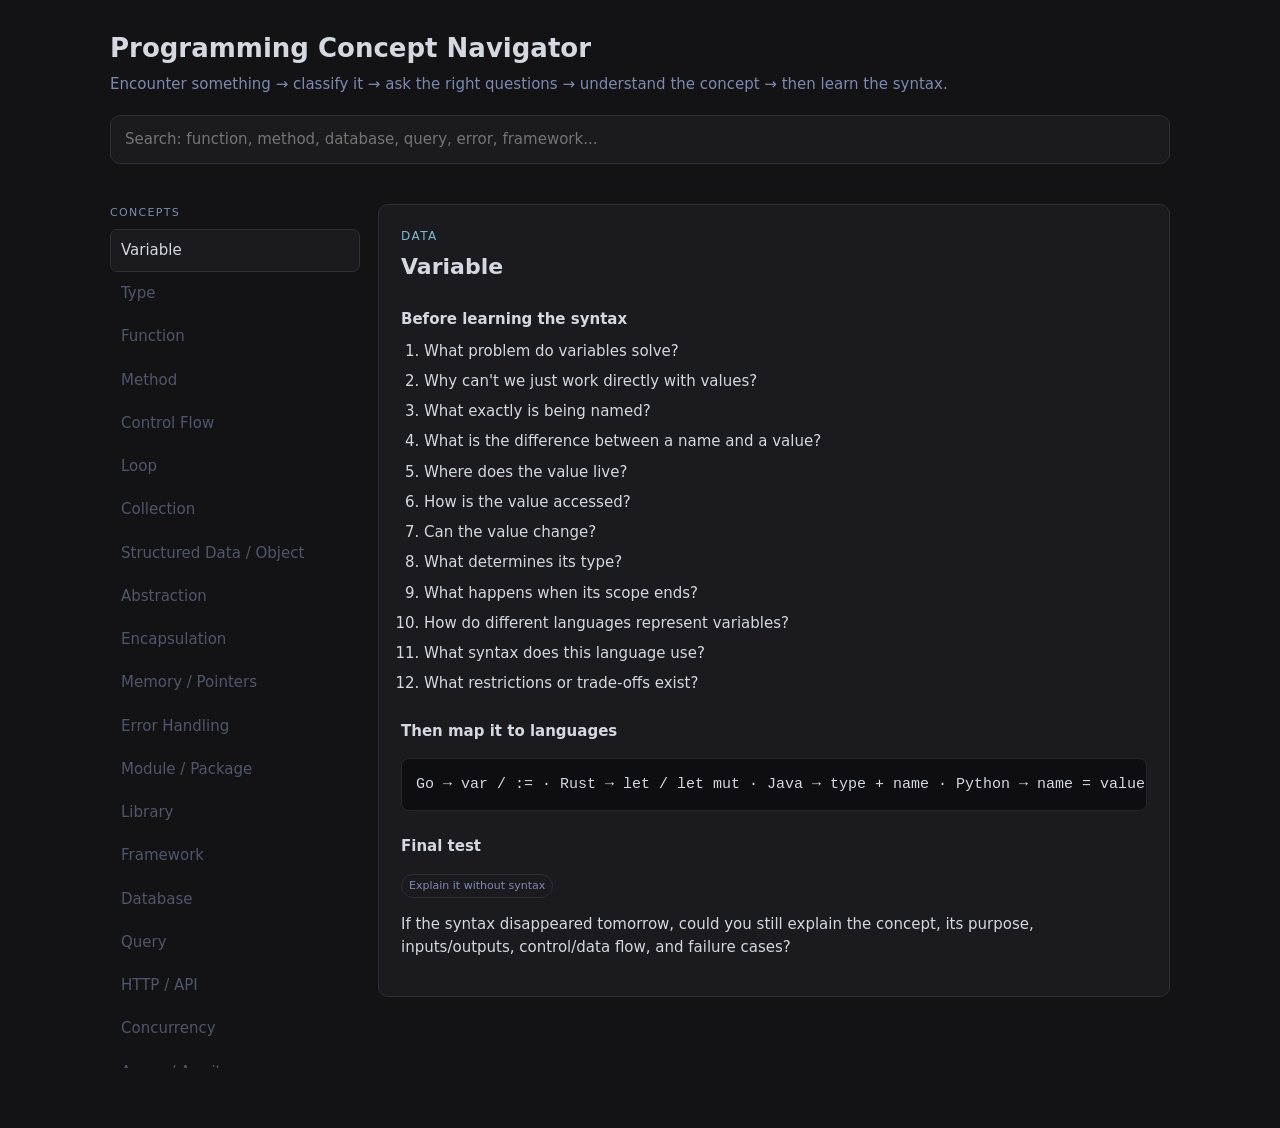
==== commit e3e0bdf7: "Add static themes.css link to topic page so theme always applies SW may not be active on first visit" ====
--- a/topics/programming-fundamentals/programming-fundamentals.html
+++ b/topics/programming-fundamentals/programming-fundamentals.html
@@ -5,8 +5,12 @@
 		<meta name="viewport" content="width=device-width,initial-scale=1" />
 		<title>Programming Concept Navigator</title>
 		<style>
-			:root { --radius: 10px; }
-			* { box-sizing: border-box; }
+			:root {
+				--radius: 10px;
+			}
+			* {
+				box-sizing: border-box;
+			}
 			html {
 				scrollbar-width: thin;
 				scrollbar-color: var(--border) transparent;
@@ -198,10 +202,18 @@
 				}
 			}
 		</style>
-		<script>/* apply persisted theme (fallback if SW not yet active) */ try { document.documentElement.setAttribute("data-theme", localStorage.getItem("lc-theme") || "nord"); } catch(_) {} </script>
-		</head>
+		<link rel="stylesheet" href="../../themes.css" />
+		<script>
+			/* apply persisted theme (fallback if SW not yet active) */ try {
+				document.documentElement.setAttribute(
+					"data-theme",
+					localStorage.getItem("lc-theme") || "nord",
+				);
+			} catch (_) {}
+		</script>
+	</head>
 	<body>
-	<div class="app">
+		<div class="app">
 			<header>
 				<h1>Programming Concept Navigator</h1>
 				<p class="subtitle">
@@ -225,7 +237,8 @@
 					<div id="empty" class="empty">No matching concept.</div>
 				</main>
 			</div>
-			</div>
+		</div>
+		<script>
 			const concepts = [
 				[
 					"Variable",
@@ -759,8 +772,9 @@
 					);
 				});
 			}
+			document;
 			document
-			document.getElementById("search")
+				.getElementById("search")
 				.addEventListener("input", (e) => renderNav(e.target.value));
 			renderNav();
 			showConcept(0);
--- a/themes.css
+++ b/themes.css
@@ -0,0 +1,97 @@
+/* ============================================================
+   Theme tokens — set on <html data-theme="...">
+   Themes: nord | misty | onedark
+   All dark themes get a matte finish: lifted blacks,
+   softer contrast, slightly desaturated surfaces.
+   ============================================================ */
+
+/* ---------- Shared primitives ---------- */
+:root,
+[data-theme] {
+  --radius-sm: 6px;
+  --radius-md: 10px;
+  --radius-lg: 12px;
+  --radius: 10px;
+  --font-sans: system-ui, -apple-system, "Segoe UI", Roboto, sans-serif;
+}
+
+/* ============================================================
+   nord — matte dark
+   ============================================================ */
+[data-theme="nord"] {
+  --bg:          #131315;
+  --panel:       #1a1a1f;
+  --panel-2:     #202027;
+  --panel2:      #202027;
+  --border:      #2e2e36;
+  --border-soft: #26262e;
+
+  --text:        #d4d8e0;
+  --muted:       #7c8ab0;
+  --faint:       #50566b;
+
+  --accent:      #7eb9d4;
+  --accent-2:    #5580a8;
+  --accent2:     #5580a8;
+  --accent-soft: #253d4a;
+
+  --hover-bg:    #22222a;
+
+  --code-bg:     #0e0e12;
+  --code-border: #25252d;
+  --code-text:   #d4d8e0;
+}
+
+/* ============================================================
+   misty — soft light
+   ============================================================ */
+[data-theme="misty"] {
+  --bg:          #f2f5f9;
+  --panel:       #ffffff;
+  --panel-2:     #f0f3f8;
+  --panel2:      #f0f3f8;
+  --border:      #d2dce8;
+  --border-soft: #e4ebf2;
+
+  --text:        #1e2838;
+  --muted:       #4a6085;
+  --faint:       #7a8aa8;
+
+  --accent:      #3660a0;
+  --accent-2:    #5880b8;
+  --accent2:     #5880b8;
+  --accent-soft: #d8e2f2;
+
+  --hover-bg:    #eaf0f8;
+
+  --code-bg:     #eaf0f8;
+  --code-border: #c8d6e8;
+  --code-text:   #1e2838;
+}
+
+/* ============================================================
+   onedark — matte deep purple-black
+   ============================================================ */
+[data-theme="onedark"] {
+  --bg:          #191922;
+  --panel:       #21212b;
+  --panel-2:     #282834;
+  --panel2:      #282834;
+  --border:      #33333f;
+  --border-soft: #292933;
+
+  --text:        #c8ccd8;
+  --muted:       #989cb4;
+  --faint:       #636778;
+
+  --accent:      #7aa8e8;
+  --accent-2:    #9b8de0;
+  --accent2:     #9b8de0;
+  --accent-soft: #2a2a3d;
+
+  --hover-bg:    #262632;
+
+  --code-bg:     #14141c;
+  --code-border: #262632;
+  --code-text:   #c8ccd8;
+}
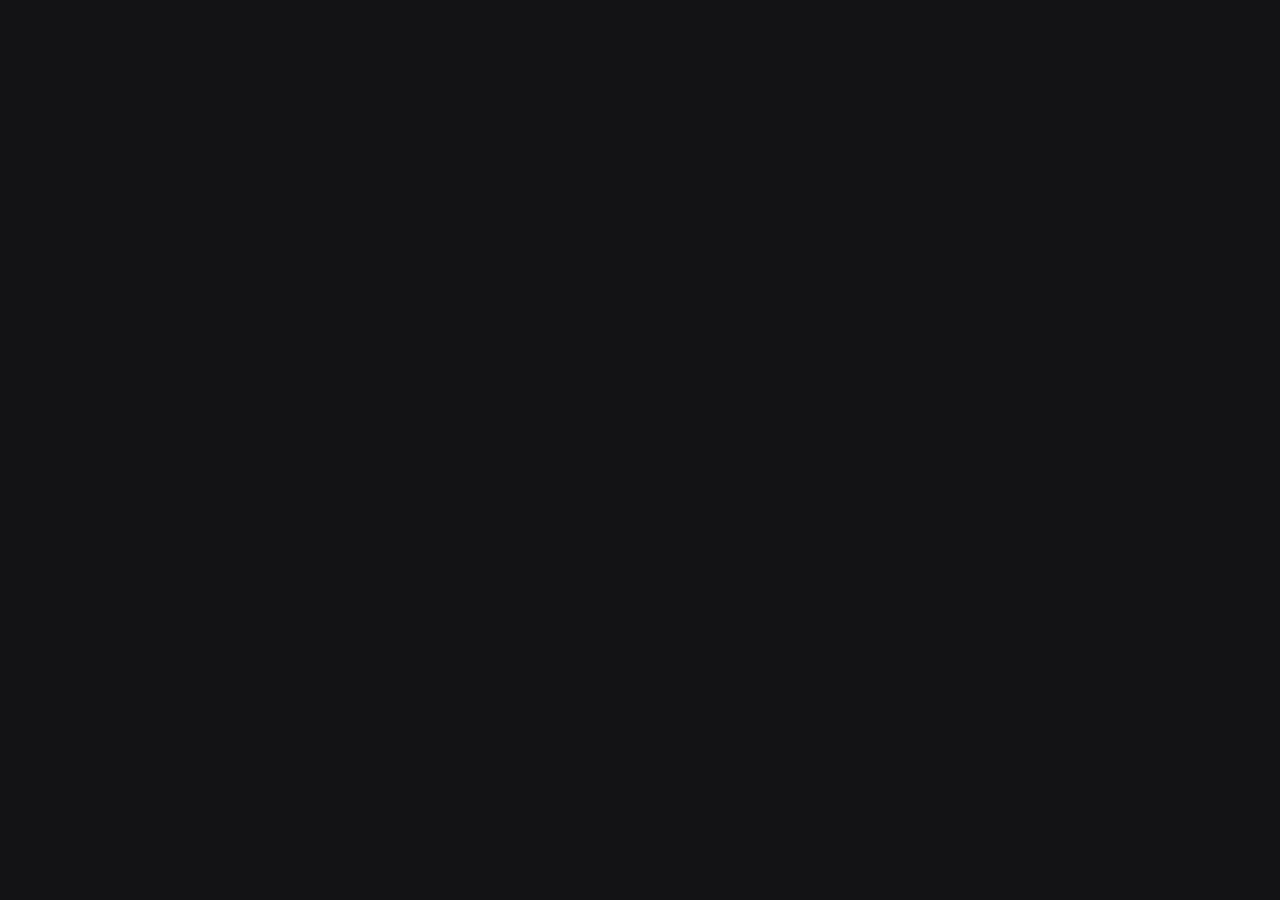
==== commit a807d905: "Add global back button for topic pages - theme.js: injectBackButton() on non-root pages — inserts "←" ====
--- a/topics/programming-fundamentals/programming-fundamentals.html
+++ b/topics/programming-fundamentals/programming-fundamentals.html
@@ -113,11 +113,33 @@
 			main {
 				min-width: 0;
 			}
-			.card {
-				background: var(--panel);
-				border: 1px solid var(--border);
-				border-radius: var(--radius);
-				padding: 22px;
+			.you-are-here {
+				position: sticky;
+				top: 10px;
+				display: flex;
+				align-items: center;
+				gap: 6px;
+				font-size: 12px;
+				color: var(--muted);
+				margin: 0 0 14px;
+				padding: 4px 0;
+			}
+
+			.you-are-here a {
+				color: var(--accent2);
+				text-decoration: none;
+				font-weight: 600;
+				transition: color .15s;
+			}
+
+			.you-are-here a:hover {
+				color: var(--accent);
+				text-decoration: underline;
+			}
+
+			.you-are-here .sep {
+				color: var(--faint);
+				margin: 0 2px;
 			}
 			.eyebrow {
 				color: var(--accent);
@@ -204,12 +226,38 @@
 		</style>
 		<link rel="stylesheet" href="../../themes.css" />
 		<script>
-			/* apply persisted theme (fallback if SW not yet active) */ try {
-				document.documentElement.setAttribute(
-					"data-theme",
-					localStorage.getItem("lc-theme") || "nord",
-				);
-			} catch (_) {}
+		/* Apply persisted theme (fallback if SW not yet active) */
+		try { document.documentElement.setAttribute("data-theme", localStorage.getItem("lc-theme") || "nord"); } catch (_) {}
+
+		/* Inject back button (works without SW — so new topic pages get it for free) */
+		(function () {
+			if (document.getElementById("topic-back-btn")) return;
+			var btn = document.createElement("a");
+			btn.id = "topic-back-btn";
+			btn.className = "back-btn";
+			btn.href = "/";
+			btn.textContent = "\u2190 Back to home";
+			var main = document.querySelector("main");
+			if (main) main.insertBefore(btn, main.firstChild);
+			else document.body.appendChild(btn);
+		})();
+		</script>
+		<style>
+		/* Apply persisted theme (fallback if SW not yet active) */
+		try { document.documentElement.setAttribute("data-theme", localStorage.getItem("lc-theme") || "nord"); } catch (_) {}
+
+		/* Inject back button (works without SW — so new topic pages get it for free) */
+		(function () {
+			if (document.getElementById("topic-back-btn")) return;
+			var btn = document.createElement("a");
+			btn.id = "topic-back-btn";
+			btn.className = "back-btn";
+			btn.href = "/";
+			btn.textContent = "\u2190 Back to home";
+			var main = document.querySelector("main");
+			if (main) main.insertBefore(btn, main.firstChild);
+			else document.body.appendChild(btn);
+		})();
 		</script>
 	</head>
 	<body>
--- a/themes.css
+++ b/themes.css
@@ -13,6 +13,13 @@
   --radius-lg: 12px;
   --radius: 10px;
   --font-sans: system-ui, -apple-system, "Segoe UI", Roboto, sans-serif;
+
+  /* back button tokens */
+  --back-btn-bg: var(--panel);
+  --back-btn-border: var(--border);
+  --back-btn-text: var(--text);
+  --back-btn-hover-bg: var(--panel2);
+  --back-btn-hover-border: var(--accent2);
 }
 
 /* ============================================================
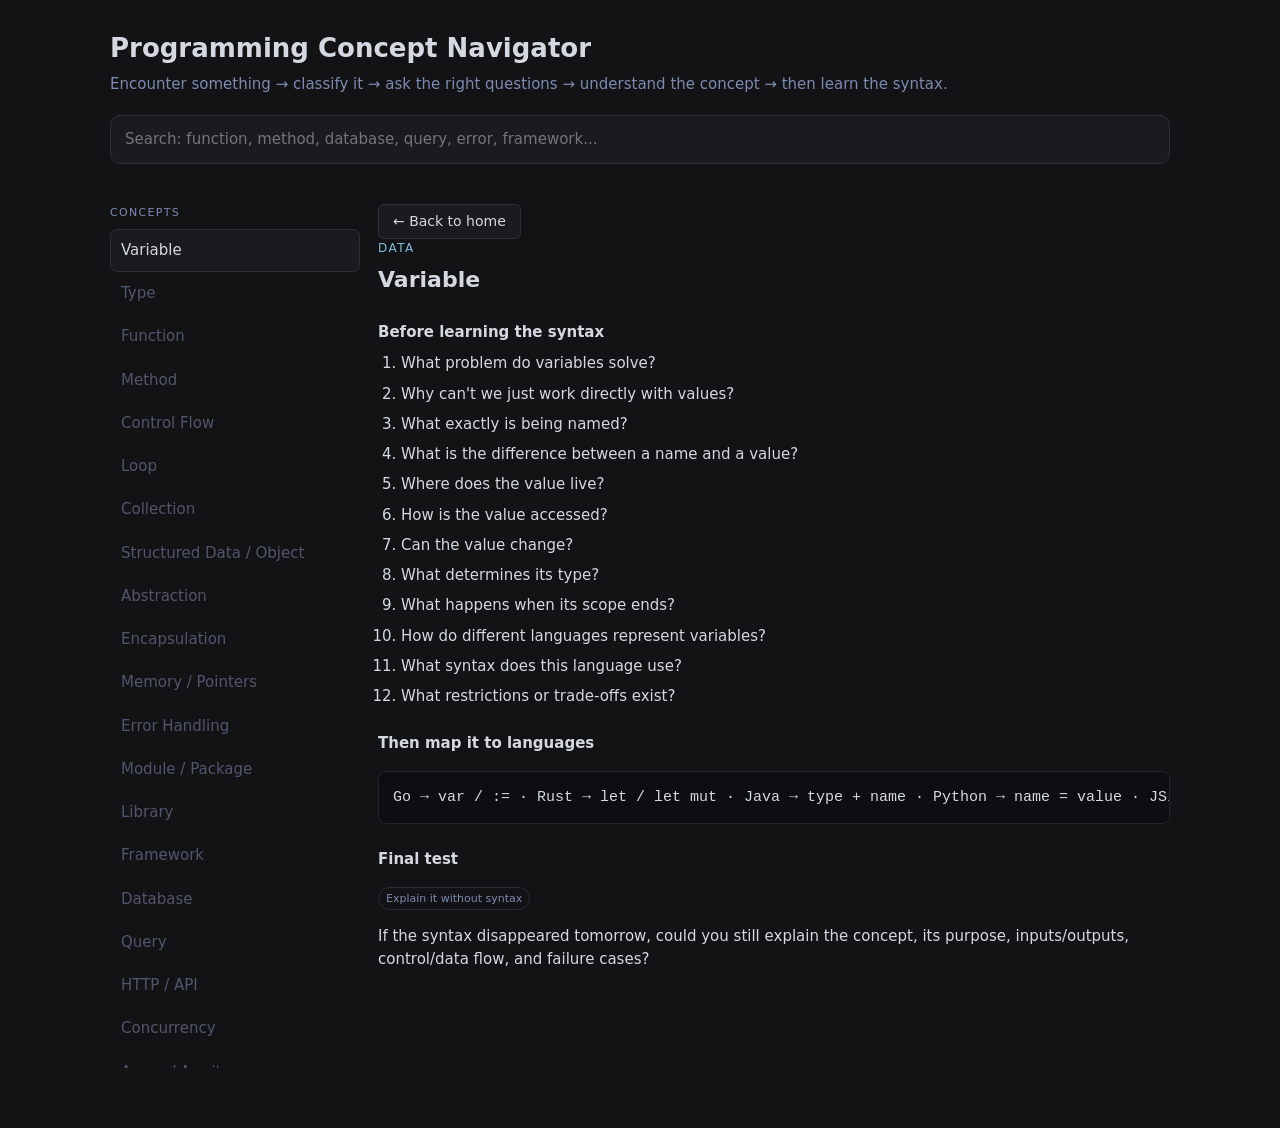
==== commit 8aabc358: "Fix blank topic pages: repair sw.js injection bug, add back-btn CSS to themes.css, remove duplicate " ====
--- a/topics/programming-fundamentals/programming-fundamentals.html
+++ b/topics/programming-fundamentals/programming-fundamentals.html
@@ -113,34 +113,7 @@
 			main {
 				min-width: 0;
 			}
-			.you-are-here {
-				position: sticky;
-				top: 10px;
-				display: flex;
-				align-items: center;
-				gap: 6px;
-				font-size: 12px;
-				color: var(--muted);
-				margin: 0 0 14px;
-				padding: 4px 0;
-			}
-
-			.you-are-here a {
-				color: var(--accent2);
-				text-decoration: none;
-				font-weight: 600;
-				transition: color .15s;
-			}
-
-			.you-are-here a:hover {
-				color: var(--accent);
-				text-decoration: underline;
-			}
-
-			.you-are-here .sep {
-				color: var(--faint);
-				margin: 0 2px;
-			}
+
 			.eyebrow {
 				color: var(--accent);
 				font-size: 12px;
@@ -225,41 +198,8 @@
 			}
 		</style>
 		<link rel="stylesheet" href="../../themes.css" />
-		<script>
-		/* Apply persisted theme (fallback if SW not yet active) */
-		try { document.documentElement.setAttribute("data-theme", localStorage.getItem("lc-theme") || "nord"); } catch (_) {}
-
-		/* Inject back button (works without SW — so new topic pages get it for free) */
-		(function () {
-			if (document.getElementById("topic-back-btn")) return;
-			var btn = document.createElement("a");
-			btn.id = "topic-back-btn";
-			btn.className = "back-btn";
-			btn.href = "/";
-			btn.textContent = "\u2190 Back to home";
-			var main = document.querySelector("main");
-			if (main) main.insertBefore(btn, main.firstChild);
-			else document.body.appendChild(btn);
-		})();
-		</script>
-		<style>
-		/* Apply persisted theme (fallback if SW not yet active) */
-		try { document.documentElement.setAttribute("data-theme", localStorage.getItem("lc-theme") || "nord"); } catch (_) {}
-
-		/* Inject back button (works without SW — so new topic pages get it for free) */
-		(function () {
-			if (document.getElementById("topic-back-btn")) return;
-			var btn = document.createElement("a");
-			btn.id = "topic-back-btn";
-			btn.className = "back-btn";
-			btn.href = "/";
-			btn.textContent = "\u2190 Back to home";
-			var main = document.querySelector("main");
-			if (main) main.insertBefore(btn, main.firstChild);
-			else document.body.appendChild(btn);
-		})();
-		</script>
-	</head>
+		<script src="../../theme.js"></script>
+		</head>
 	<body>
 		<div class="app">
 			<header>
--- a/themes.css
+++ b/themes.css
@@ -20,6 +20,54 @@
   --back-btn-text: var(--text);
   --back-btn-hover-bg: var(--panel2);
   --back-btn-hover-border: var(--accent2);
+}
+
+/* ---- global back button (auto-injected on every topic page) ---- */
+.back-btn {
+  display: inline-flex;
+  align-items: center;
+  gap: 6px;
+  padding: 6px 14px;
+  background: var(--back-btn-bg);
+  color: var(--back-btn-text);
+  border: 1px solid var(--back-btn-border);
+  border-radius: var(--radius-sm);
+  text-decoration: none;
+  font-size: 14px;
+  font-weight: 500;
+  transition: background .15s, border-color .15s, color .15s;
+}
+.back-btn:hover {
+  background: var(--back-btn-hover-bg);
+  border-color: var(--back-btn-hover-border);
+  color: var(--text);
+}
+
+/* ---------- You-are-here breadcrumb (topic pages) ---------- */
+.you-are-here {
+  position: sticky;
+  top: 10px;
+  display: flex;
+  align-items: center;
+  gap: 6px;
+  font-size: 12px;
+  color: var(--muted);
+  margin: 0 0 14px;
+  padding: 4px 0;
+}
+.you-are-here a {
+  color: var(--accent2);
+  text-decoration: none;
+  font-weight: 600;
+  transition: color .15s;
+}
+.you-are-here a:hover {
+  color: var(--accent);
+  text-decoration: underline;
+}
+.you-are-here .sep {
+  color: var(--faint);
+  margin: 0 2px;
 }
 
 /* ============================================================
